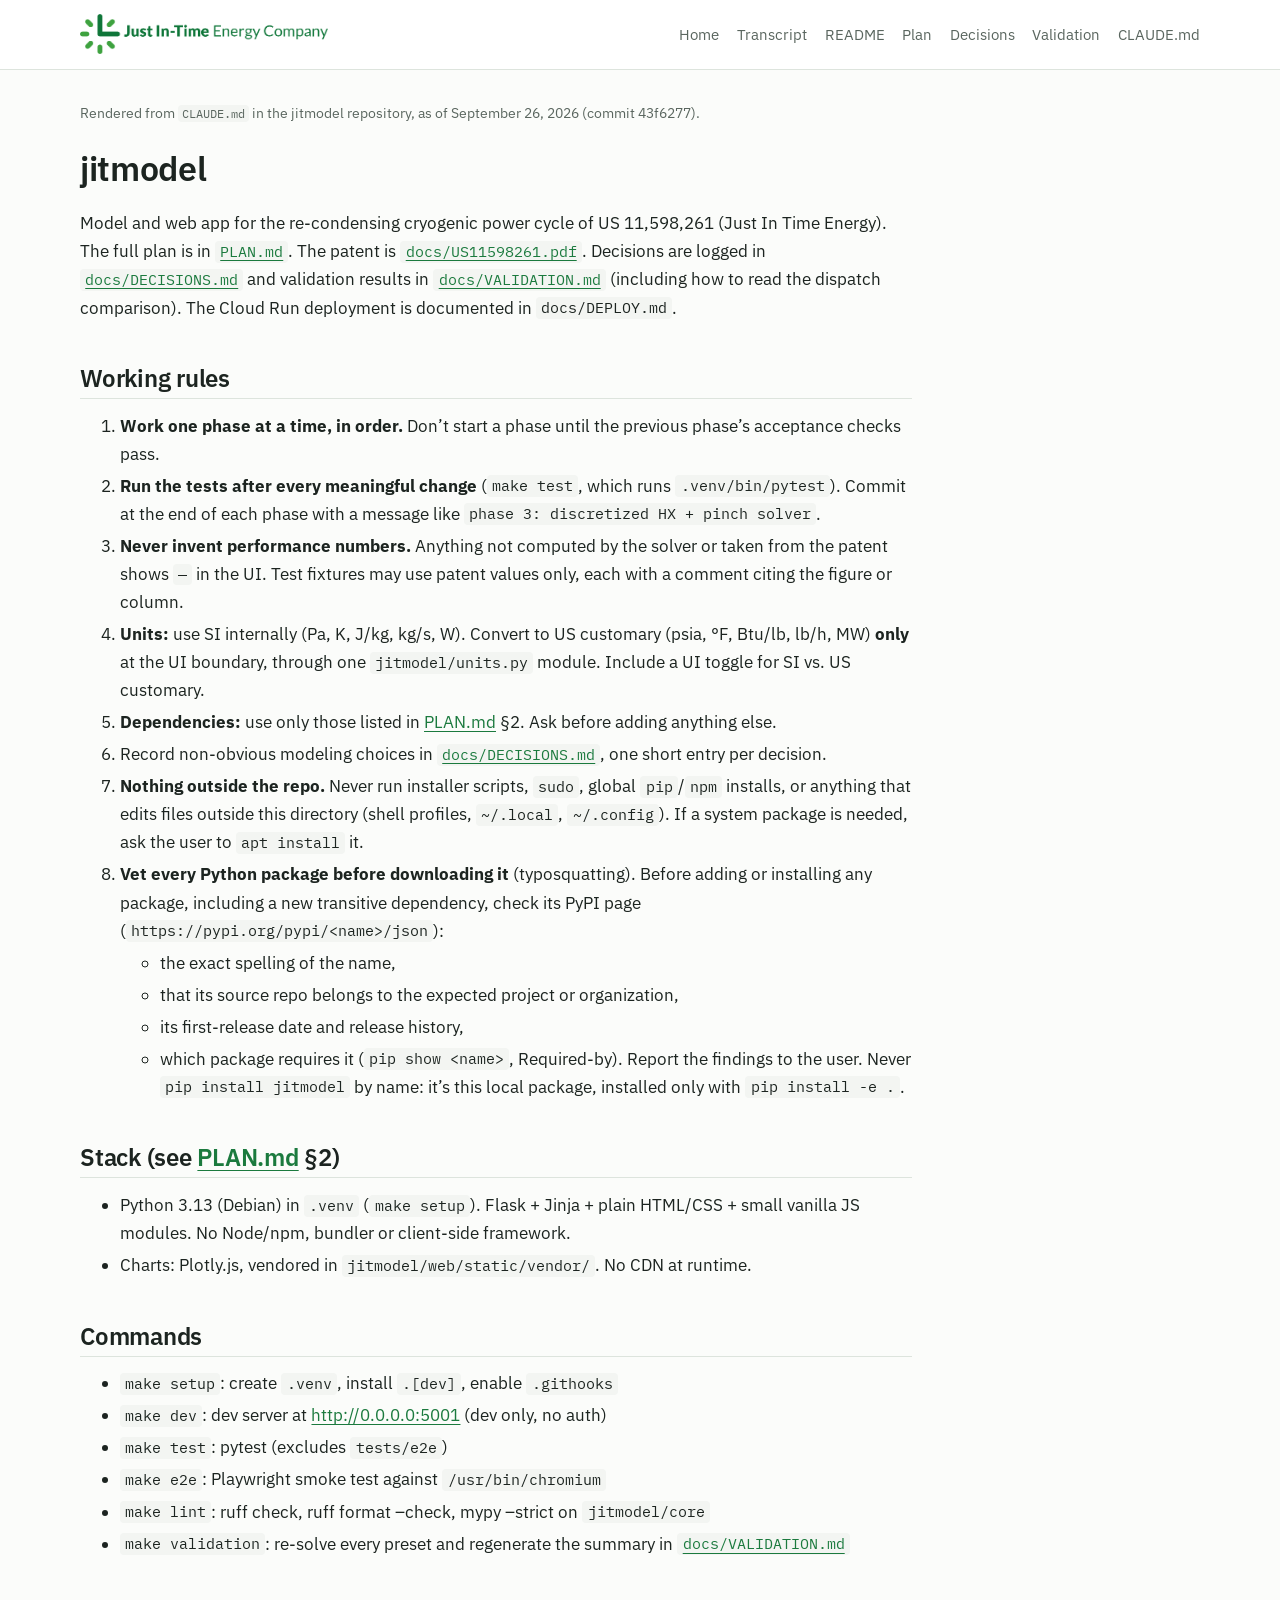
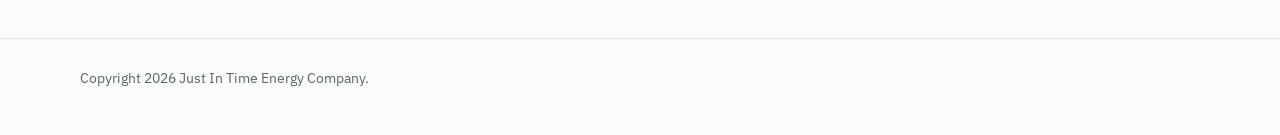
==== pages/CLAUDE.html @ 581333ea "Site showing how jitmodel was built with Claude Co-Authored-By: Claude Opus 5.5 <noreply@anthropic.c" ====
<!DOCTYPE html>
<html lang="en">
<head>
<meta charset="utf-8">
<meta name="viewport" content="width=device-width, initial-scale=1">
<title>CLAUDE.md · jitmodel</title>
<link rel="icon" href="../assets/favicon.svg">
<link rel="preconnect" href="https://fonts.googleapis.com">
<link rel="preconnect" href="https://fonts.gstatic.com" crossorigin>
<link rel="stylesheet" href="https://fonts.googleapis.com/css2?family=IBM+Plex+Mono:wght@400;500&family=IBM+Plex+Sans:wght@400;500;600&display=swap">
<link rel="stylesheet" href="../assets/style.css">
</head>
<body>
<header class="site-header">
  <div class="inner">
    <a class="logo-link" href="../index.html" title="jitmodel — how it was built"><img class="logo" src="../assets/jit-logo.png" alt="Just In-Time Energy Company"></a>
    <nav aria-label="Documents">
      <a href="../index.html">Home</a>
      <a href="transcript.html">Transcript</a>
      <a href="README.html">README</a>
      <a href="PLAN.html">Plan</a>
      <a href="DECISIONS.html">Decisions</a>
      <a href="VALIDATION.html">Validation</a>
      <a href="CLAUDE.html">CLAUDE.md</a>
    </nav>
  </div>
</header>
<div class="doc-layout">
<main class="doc">
<p class="source-note">Rendered from <code>CLAUDE.md</code> in the jitmodel repository, as of September 26, 2026 (commit 43f6277).</p>
<h1 id="jitmodel">jitmodel</h1>
<p>Model and web app for the re-condensing cryogenic power cycle of US
11,598,261 (Just In Time Energy). The full plan is in <a
href="PLAN.html"><code>PLAN.md</code></a>. The patent is <a
href="https://patents.google.com/patent/US11598261"><code>docs/US11598261.pdf</code></a>.
Decisions are logged in <a
href="DECISIONS.html"><code>docs/DECISIONS.md</code></a> and validation
results in <a href="VALIDATION.html"><code>docs/VALIDATION.md</code></a>
(including how to read the dispatch comparison). The Cloud Run
deployment is documented in <code>docs/DEPLOY.md</code>.</p>
<h2 id="working-rules">Working rules</h2>
<ol type="1">
<li><strong>Work one phase at a time, in order.</strong> Don’t start a
phase until the previous phase’s acceptance checks pass.</li>
<li><strong>Run the tests after every meaningful change</strong>
(<code>make test</code>, which runs <code>.venv/bin/pytest</code>).
Commit at the end of each phase with a message like
<code>phase 3: discretized HX + pinch solver</code>.</li>
<li><strong>Never invent performance numbers.</strong> Anything not
computed by the solver or taken from the patent shows <code>—</code> in
the UI. Test fixtures may use patent values only, each with a comment
citing the figure or column.</li>
<li><strong>Units:</strong> use SI internally (Pa, K, J/kg, kg/s, W).
Convert to US customary (psia, °F, Btu/lb, lb/h, MW)
<strong>only</strong> at the UI boundary, through one
<code>jitmodel/units.py</code> module. Include a UI toggle for SI vs. US
customary.</li>
<li><strong>Dependencies:</strong> use only those listed in <a
href="PLAN.html">PLAN.md</a> §2. Ask before adding anything else.</li>
<li>Record non-obvious modeling choices in <a
href="DECISIONS.html"><code>docs/DECISIONS.md</code></a>, one short
entry per decision.</li>
<li><strong>Nothing outside the repo.</strong> Never run installer
scripts, <code>sudo</code>, global <code>pip</code>/<code>npm</code>
installs, or anything that edits files outside this directory (shell
profiles, <code>~/.local</code>, <code>~/.config</code>). If a system
package is needed, ask the user to <code>apt install</code> it.</li>
<li><strong>Vet every Python package before downloading it</strong>
(typosquatting). Before adding or installing any package, including a
new transitive dependency, check its PyPI page
(<code>https://pypi.org/pypi/&lt;name&gt;/json</code>):
<ul>
<li>the exact spelling of the name,</li>
<li>that its source repo belongs to the expected project or
organization,</li>
<li>its first-release date and release history,</li>
<li>which package requires it (<code>pip show &lt;name&gt;</code>,
Required-by). Report the findings to the user. Never
<code>pip install jitmodel</code> by name: it’s this local package,
installed only with <code>pip install -e .</code>.</li>
</ul></li>
</ol>
<h2 id="stack-see-planmd-2">Stack (see <a href="PLAN.html">PLAN.md</a>
§2)</h2>
<ul>
<li>Python 3.13 (Debian) in <code>.venv</code>
(<code>make setup</code>). Flask + Jinja + plain HTML/CSS + small
vanilla JS modules. No Node/npm, bundler or client-side framework.</li>
<li>Charts: Plotly.js, vendored in
<code>jitmodel/web/static/vendor/</code>. No CDN at runtime.</li>
</ul>
<h2 id="commands">Commands</h2>
<ul>
<li><code>make setup</code>: create <code>.venv</code>, install
<code>.[dev]</code>, enable <code>.githooks</code></li>
<li><code>make dev</code>: dev server at <a
href="http://0.0.0.0:5001">http://0.0.0.0:5001</a> (dev only, no
auth)</li>
<li><code>make test</code>: pytest (excludes
<code>tests/e2e</code>)</li>
<li><code>make e2e</code>: Playwright smoke test against
<code>/usr/bin/chromium</code></li>
<li><code>make lint</code>: ruff check, ruff format –check, mypy –strict
on <code>jitmodel/core</code></li>
<li><code>make validation</code>: re-solve every preset and regenerate
the summary in <a
href="VALIDATION.html"><code>docs/VALIDATION.md</code></a></li>
</ul>
</main>
</div>
<footer class="site-footer">
  <div class="inner">
    <p>Copyright 2026 Just In Time Energy Company.</p>
  </div>
</footer>
</body>
</html>
---- assets/style.css ----
/* Shared styles for the index page and the pandoc-generated document pages. */

:root {
  --bg: #fbfcfa;
  --surface: #ffffff;
  --surface-2: #f1f5f0;
  --text: #1c2420;
  --text-muted: #5a665f;
  --border: #dde4dd;
  --accent: #1b7a3e;        /* logo dark green */
  --accent-soft: #e5f2e8;
  --accent-2: #45a843;      /* logo light green */
  --code-bg: #f3f5f2;
  --shadow: 0 1px 2px rgb(20 40 25 / 6%), 0 4px 16px rgb(20 40 25 / 6%);
  --radius: 10px;
  --measure: 46rem;
  --wide: 72rem;
  --sans: "IBM Plex Sans", system-ui, -apple-system, "Segoe UI", sans-serif;
  --mono: "IBM Plex Mono", ui-monospace, "SFMono-Regular", Menlo, monospace;
  color-scheme: light;
}

@media (prefers-color-scheme: dark) {
  :root:not([data-theme="light"]) {
    --bg: #111613;
    --surface: #171e1a;
    --surface-2: #1d2621;
    --text: #e3e9e4;
    --text-muted: #9aa89f;
    --border: #2b372f;
    --accent: #6fcf86;
    --accent-soft: #1d3325;
    --accent-2: #8fdc7e;
    --code-bg: #1b231e;
    --shadow: none;
    color-scheme: dark;
  }
}

*, *::before, *::after { box-sizing: border-box; }

html { -webkit-text-size-adjust: 100%; }

body {
  margin: 0;
  background: var(--bg);
  color: var(--text);
  font: 400 1.0625rem/1.65 var(--sans);
}

a { color: var(--accent); text-underline-offset: 0.18em; text-decoration-thickness: 1px; }
a:hover { text-decoration-thickness: 2px; }

/* ---------- Site header ---------- */

.site-header {
  border-bottom: 1px solid var(--border);
  background: var(--surface);
}
.site-header .inner {
  max-width: var(--wide);
  margin: 0 auto;
  padding: 0.9rem 1rem;
  display: flex;
  align-items: center;
  gap: 1rem;
  flex-wrap: wrap;
}
.logo-link { display: inline-flex; line-height: 0; }
/* The logo is green on transparent; give it a light plate so it stays legible in dark mode. */
.logo {
  height: 40px;
  width: auto;
  max-width: 100%;
}
@media (prefers-color-scheme: dark) {
  .logo { background: #f4f7f4; padding: 6px 10px; border-radius: 6px; height: 46px; }
}
.site-header nav { margin-left: auto; display: flex; gap: 1.1rem; flex-wrap: wrap; font-size: 0.95rem; }
.site-header nav a { color: var(--text-muted); text-decoration: none; }
.site-header nav a:hover, .site-header nav a[aria-current="page"] { color: var(--accent); }

/* ---------- Index page ---------- */

.home { max-width: var(--wide); margin: 0 auto; padding: 3rem 1rem 4rem; }

.hero { max-width: var(--measure); }
.eyebrow {
  font: 500 0.8rem/1 var(--mono);
  letter-spacing: 0.08em;
  text-transform: uppercase;
  color: var(--accent);
  margin: 0 0 1rem;
}
.hero h1 {
  font-size: clamp(2rem, 5vw, 2.9rem);
  line-height: 1.12;
  letter-spacing: -0.02em;
  margin: 0 0 1.2rem;
  font-weight: 600;
}
.hero p { margin: 0 0 1rem; }
.hero .lede { font-size: 1.2rem; color: var(--text); }

.button {
  display: inline-flex;
  align-items: center;
  gap: 0.5rem;
  margin-top: 0.6rem;
  padding: 0.7rem 1.15rem;
  border-radius: 8px;
  background: var(--accent);
  color: var(--bg);
  font-weight: 500;
  text-decoration: none;
}
.button:hover { filter: brightness(1.08); }
.button .url { font: 400 0.8rem var(--mono); opacity: 0.85; }

.stats {
  display: flex;
  flex-wrap: wrap;
  gap: 0.5rem 2rem;
  margin: 2.2rem 0 0;
  padding: 0;
  list-style: none;
  color: var(--text-muted);
  font-size: 0.95rem;
}
.stats strong { color: var(--text); font-weight: 600; font-variant-numeric: tabular-nums; }

.section-title {
  margin: 4rem 0 0.4rem;
  font-size: 1.5rem;
  font-weight: 600;
  letter-spacing: -0.01em;
}
.section-intro { margin: 0 0 1.6rem; color: var(--text-muted); max-width: var(--measure); }

/* Build timeline: ordered steps */
.steps { list-style: none; margin: 0; padding: 0; counter-reset: step; }
.steps > li {
  counter-increment: step;
  position: relative;
  padding: 0 0 2rem 3.4rem;
  max-width: var(--measure);
}
.steps > li::before {
  content: counter(step);
  position: absolute;
  left: 0; top: 0;
  width: 2.2rem; height: 2.2rem;
  border-radius: 50%;
  display: grid; place-items: center;
  background: var(--accent-soft);
  color: var(--accent);
  font: 600 1rem var(--mono);
}
.steps > li::after {
  content: "";
  position: absolute;
  left: 1.1rem; top: 2.5rem; bottom: 0.3rem;
  width: 2px;
  background: var(--border);
}
.steps > li:last-child::after { display: none; }
.steps h3 { margin: 0.25rem 0 0.35rem; font-size: 1.15rem; font-weight: 600; }
.steps p { margin: 0 0 0.6rem; }
.steps .meta { color: var(--text-muted); font-size: 0.9rem; }

/* Document cards */
.cards {
  display: grid;
  grid-template-columns: repeat(auto-fill, minmax(min(100%, 16rem), 1fr));
  gap: 1rem;
}
.card {
  display: block;
  padding: 1.1rem 1.2rem 1.2rem;
  border: 1px solid var(--border);
  border-radius: var(--radius);
  background: var(--surface);
  box-shadow: var(--shadow);
  color: var(--text);
  text-decoration: none;
  transition: border-color 0.15s, transform 0.15s;
}
.card:hover { border-color: var(--accent); transform: translateY(-2px); }
.card .name { font: 500 0.95rem var(--mono); color: var(--accent); }
.card p { margin: 0.4rem 0 0; color: var(--text-muted); font-size: 0.95rem; line-height: 1.5; }

.site-footer {
  border-top: 1px solid var(--border);
  color: var(--text-muted);
  font-size: 0.875rem;
}
.site-footer .inner { max-width: var(--wide); margin: 0 auto; padding: 1.5rem 1rem 2.5rem; }
.site-footer p { margin: 0.3rem 0; }

/* ---------- Pandoc document pages ---------- */

.doc-layout {
  max-width: var(--wide);
  margin: 0 auto;
  padding: 2rem 1rem 4rem;
  display: grid;
  grid-template-columns: minmax(0, 1fr);
  gap: 2.5rem;
}
@media (min-width: 64rem) {
  .doc-layout.has-toc { grid-template-columns: 15rem minmax(0, 1fr); }
}

#TOC {
  font-size: 0.875rem;
  line-height: 1.45;
  align-self: start;
}
@media (min-width: 64rem) {
  #TOC { position: sticky; top: 1.5rem; max-height: calc(100vh - 3rem); overflow-y: auto; padding-right: 0.5rem; }
}
@media (max-width: 63.99rem) {
  #TOC { border: 1px solid var(--border); border-radius: var(--radius); padding: 0.8rem 1rem; background: var(--surface); }
}
#TOC .toc-title { font: 500 0.75rem var(--mono); text-transform: uppercase; letter-spacing: 0.08em; color: var(--text-muted); margin: 0 0 0.6rem; }
#TOC ul { list-style: none; margin: 0; padding: 0; }
#TOC ul ul { padding-left: 0.9rem; }
#TOC li { margin: 0.3rem 0; }
#TOC a { color: var(--text-muted); text-decoration: none; }
#TOC a:hover { color: var(--accent); }

.doc { min-width: 0; max-width: 52rem; }
.doc .source-note {
  font-size: 0.85rem;
  color: var(--text-muted);
  margin: 0 0 1.5rem;
}

.doc h1, .doc h2, .doc h3, .doc h4 { line-height: 1.25; font-weight: 600; letter-spacing: -0.01em; scroll-margin-top: 1rem; }
.doc h1 { font-size: 2.1rem; margin: 0 0 1.2rem; }
.doc h2 { font-size: 1.5rem; margin: 2.6rem 0 0.8rem; padding-bottom: 0.3rem; border-bottom: 1px solid var(--border); }
.doc h3 { font-size: 1.2rem; margin: 2rem 0 0.6rem; }
.doc h4 { font-size: 1.05rem; margin: 1.6rem 0 0.5rem; }
.doc p, .doc ul, .doc ol { margin: 0 0 1rem; }
.doc li { margin: 0.25rem 0; }
.doc li > p { margin: 0 0 0.4rem; }
.doc hr { border: 0; border-top: 1px solid var(--border); margin: 2.5rem 0; }

.doc blockquote {
  margin: 1.2rem 0;
  padding: 0.8rem 1.1rem;
  border-left: 3px solid var(--accent-2);
  background: var(--accent-soft);
  border-radius: 0 var(--radius) var(--radius) 0;
}
.doc blockquote > :last-child { margin-bottom: 0; }

.doc code {
  font: 0.88em var(--mono);
  background: var(--code-bg);
  padding: 0.1em 0.35em;
  border-radius: 4px;
  overflow-wrap: anywhere;
}
.doc a code { color: inherit; }
.doc pre {
  background: var(--code-bg);
  border: 1px solid var(--border);
  border-radius: var(--radius);
  padding: 0.9rem 1rem;
  overflow-x: auto;
  line-height: 1.5;
  font-size: 0.875rem;
}
.doc pre code { background: none; padding: 0; font-size: inherit; overflow-wrap: normal; }

/* Tables scroll horizontally inside their own box rather than widening the page. */
.table-wrap { overflow-x: auto; margin: 0 0 1.4rem; border: 1px solid var(--border); border-radius: var(--radius); }
.doc table { border-collapse: collapse; width: 100%; font-size: 0.9rem; font-variant-numeric: tabular-nums; }
.doc th, .doc td { padding: 0.5rem 0.75rem; border-bottom: 1px solid var(--border); text-align: left; vertical-align: top; }
.doc th { background: var(--surface-2); font-weight: 600; white-space: nowrap; }
.doc tr:last-child td { border-bottom: 0; }
.doc td[style*="right"], .doc th[style*="right"] { text-align: right; }

/* pandoc syntax highlighting, muted to fit the palette */
.sourceCode .kw, .sourceCode .cf { color: var(--accent); font-weight: 500; }
.sourceCode .st, .sourceCode .ch { color: #a0522d; }
.sourceCode .co { color: var(--text-muted); font-style: italic; }
.sourceCode .dv, .sourceCode .fl { color: #7c4dff; }
@media (prefers-color-scheme: dark) {
  .sourceCode .st, .sourceCode .ch { color: #e0a370; }
  .sourceCode .dv, .sourceCode .fl { color: #b39dff; }
}

@media (max-width: 40rem) {
  body { font-size: 1rem; }
  .home { padding-top: 2rem; }
  .doc h1 { font-size: 1.7rem; }
  .site-header nav { margin-left: 0; }
  .button .url { display: none; }
}

/* ---------- Mermaid diagrams ---------- */

.mermaid-wrap { overflow-x: auto; margin: 0 0 1.4rem; padding: 1rem; border: 1px solid var(--border); border-radius: var(--radius); background: var(--surface); }
.doc pre.mermaid { background: none; border: 0; padding: 0; margin: 0; font-family: var(--sans); text-align: center; }
.doc pre.mermaid:not([data-processed]) { color: var(--text-muted); text-align: left; font: 0.8rem/1.4 var(--mono); }

/* ---------- Edited transcript ---------- */

.transcript .lede { font-size: 1.1rem; margin: 0 0 0.6rem; }
.transcript .edit-note { color: var(--text-muted); font-size: 0.92rem; margin: 0 0 2rem; }
.transcript h2 { margin-top: 3rem; }
.transcript > h3 { margin: 2.2rem 0 1rem; font-size: 1.05rem; color: var(--text-muted); }

.msg {
  margin: 0 0 1rem;
  padding: 0.9rem 1.1rem 0.2rem;
  border-radius: var(--radius);
  border: 1px solid var(--border);
  background: var(--surface);
}
.msg .who {
  display: flex;
  align-items: baseline;
  gap: 0.75rem;
  margin: 0 0 0.45rem;
  font: 500 0.75rem var(--mono);
  text-transform: uppercase;
  letter-spacing: 0.06em;
  color: var(--text-muted);
}
.msg .who time { text-transform: none; letter-spacing: 0; font-weight: 400; }
.msg.user {
  background: var(--accent-soft);
  border-color: transparent;
  border-left: 3px solid var(--accent);
  border-radius: 0 var(--radius) var(--radius) 0;
}
.msg.user .who span { color: var(--accent); }
.msg.user p { margin: 0 0 0.7rem; }
.msg.claude { box-shadow: var(--shadow); }
.msg.claude h3, .msg.claude h4, .msg.claude h5, .msg.claude h6 { font-size: 1.02rem; margin: 1.2rem 0 0.5rem; border: 0; }
.msg.claude pre { font-size: 0.82rem; }
.msg .omitted, .note .omitted { font-style: italic; color: var(--text-muted); }

.msg.qa .qa-title { font-size: 0.9rem; color: var(--text-muted); margin: 0 0 0.5rem; }
.msg.qa dl { margin: 0 0 0.8rem; }
.msg.qa dt { font-size: 0.9rem; color: var(--text-muted); margin-top: 0.6rem; }
.msg.qa dd { margin: 0.15rem 0 0; font-weight: 500; }
.msg.qa dd pre { font-weight: 400; margin: 0.4rem 0 0; background: var(--surface); }

.note { margin: 0 0 1rem; padding: 0 1.1rem; font-size: 0.92rem; }
.note p { margin: 0; }

/* Collapsible Claude replies: the summary shows the first line; click or tap to expand. */
.msg.collapsible { padding: 0; }
.msg.collapsible details.reply > summary {
  display: block;
  list-style: none;
  cursor: pointer;
  padding: 0.9rem 2.6rem 0.9rem 1.1rem;
  position: relative;
  border-radius: var(--radius);
}
.msg.collapsible details.reply > summary::-webkit-details-marker { display: none; }
.msg.collapsible details.reply > summary:hover { background: var(--surface-2); }
.msg.collapsible details.reply > summary:focus-visible { outline: 2px solid var(--accent); outline-offset: 2px; }
.msg.collapsible summary .who { margin-bottom: 0.35rem; }
.msg.collapsible summary .preview {
  display: -webkit-box;
  -webkit-line-clamp: 2;
  -webkit-box-orient: vertical;
  overflow: hidden;
  color: var(--text);
}
.msg.collapsible summary .toggle {
  position: absolute;
  right: 1.1rem;
  top: 0.95rem;
  width: 0.55rem;
  height: 0.55rem;
  border-right: 2px solid var(--text-muted);
  border-bottom: 2px solid var(--text-muted);
  transform: rotate(45deg);
  transition: transform 0.15s;
}
.msg.collapsible summary::after {
  content: "Show full reply";
  display: block;
  margin-top: 0.35rem;
  font-size: 0.85rem;
  color: var(--accent);
}
.msg.collapsible details[open] > summary { border-radius: var(--radius) var(--radius) 0 0; padding-bottom: 0.2rem; }
.msg.collapsible details[open] > summary .preview,
.msg.collapsible details[open] > summary::after { display: none; }
.msg.collapsible details[open] > summary .toggle { transform: rotate(-135deg); top: 1.2rem; }
.msg.collapsible details[open] > :not(summary) { margin-left: 1.1rem; margin-right: 1.1rem; }
.msg.collapsible details[open]::after { content: ""; display: block; height: 0.2rem; }

.expand-controls { display: flex; gap: 0.6rem; flex-wrap: wrap; margin: -1rem 0 2rem; }
.expand-controls button {
  font: 500 0.85rem var(--sans);
  padding: 0.4rem 0.8rem;
  border-radius: 6px;
  border: 1px solid var(--border);
  background: var(--surface);
  color: var(--accent);
  cursor: pointer;
}
.expand-controls button:hover { border-color: var(--accent); }

.doc .page-note {
  margin: -0.8rem 0 1.5rem;
  padding: 0.6rem 0.9rem;
  border-radius: var(--radius);
  background: var(--accent-soft);
  font-size: 0.92rem;
}
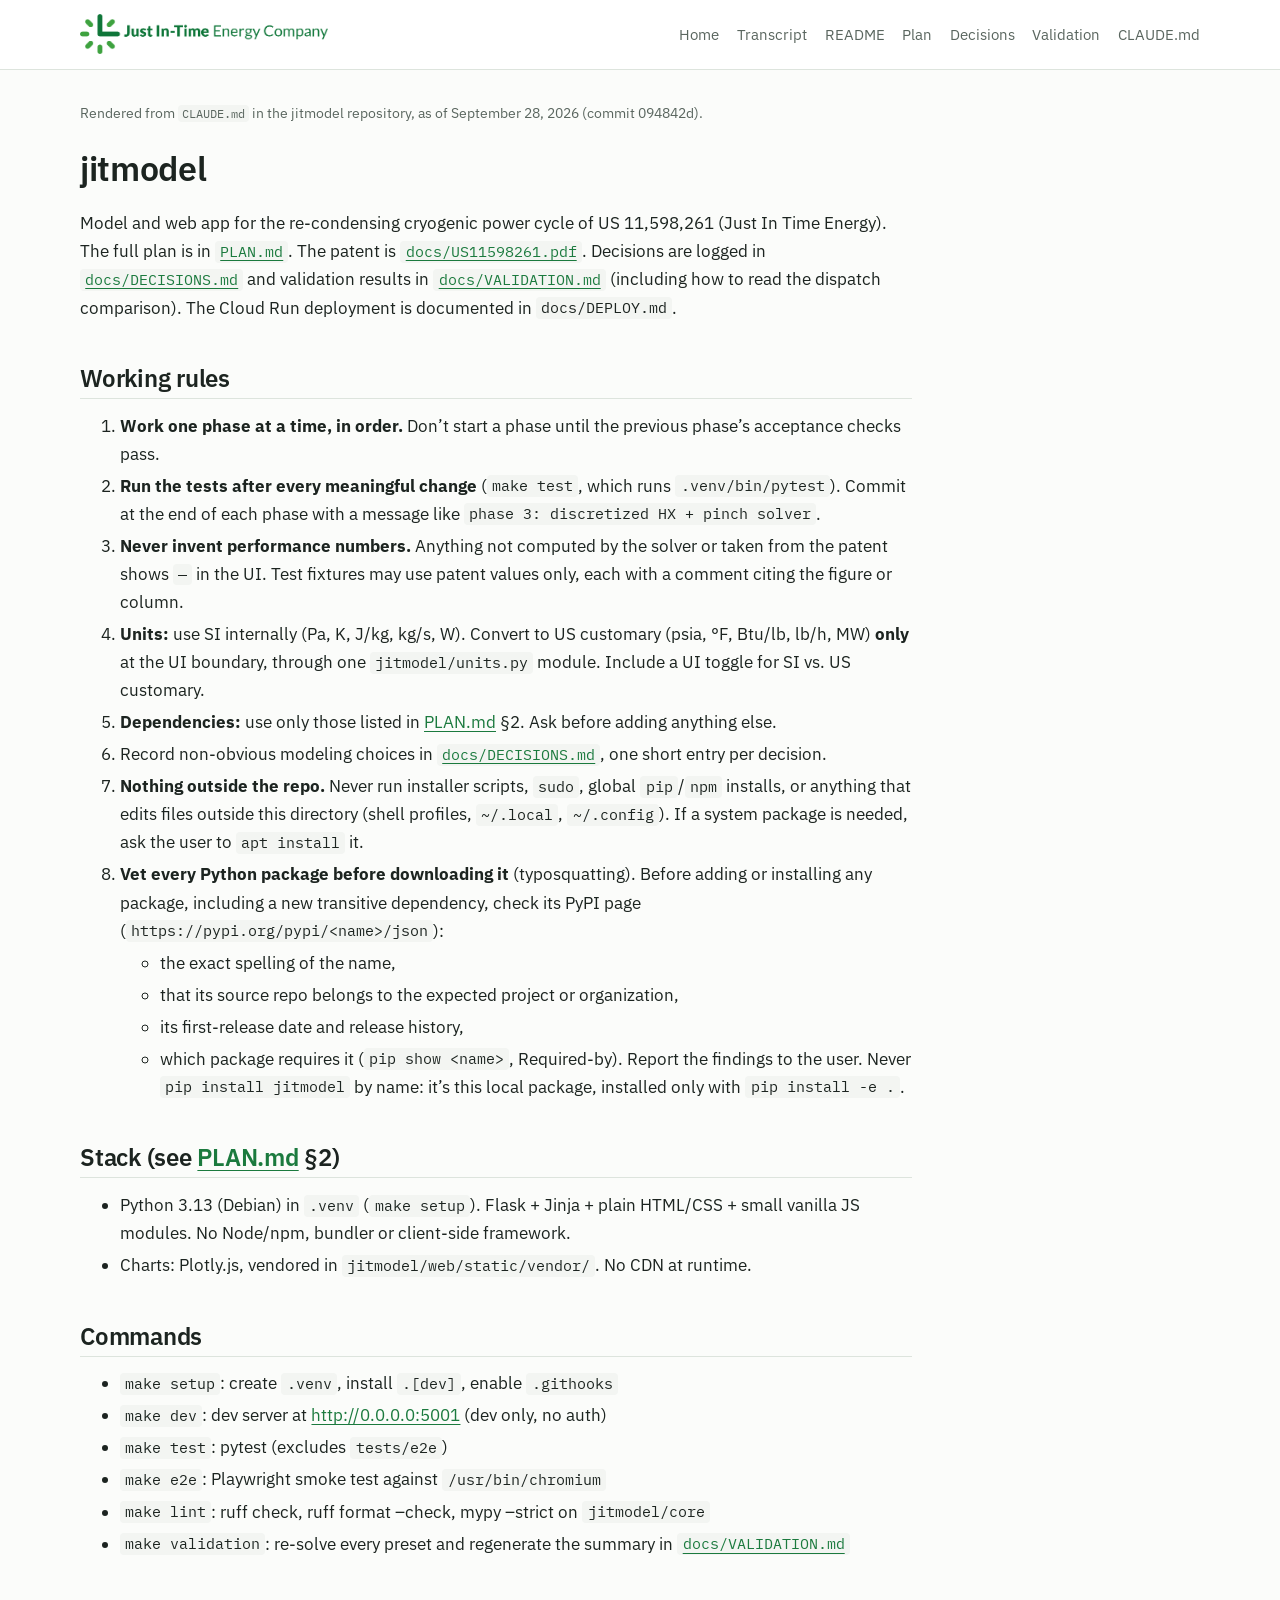
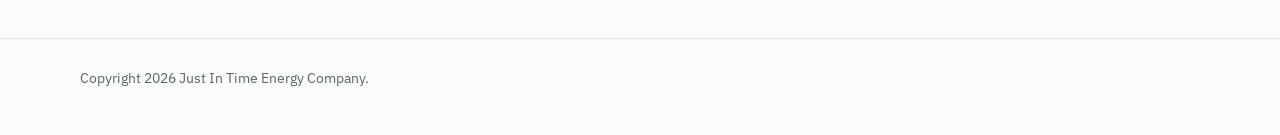
==== commit 977de638: "update" ====
--- a/pages/CLAUDE.html
+++ b/pages/CLAUDE.html
@@ -27,7 +27,7 @@
 </header>
 <div class="doc-layout">
 <main class="doc">
-<p class="source-note">Rendered from <code>CLAUDE.md</code> in the jitmodel repository, as of September 26, 2026 (commit 43f6277).</p>
+<p class="source-note">Rendered from <code>CLAUDE.md</code> in the jitmodel repository, as of September 28, 2026 (commit 094842d).</p>
 <h1 id="jitmodel">jitmodel</h1>
 <p>Model and web app for the re-condensing cryogenic power cycle of US
 11,598,261 (Just In Time Energy). The full plan is in <a
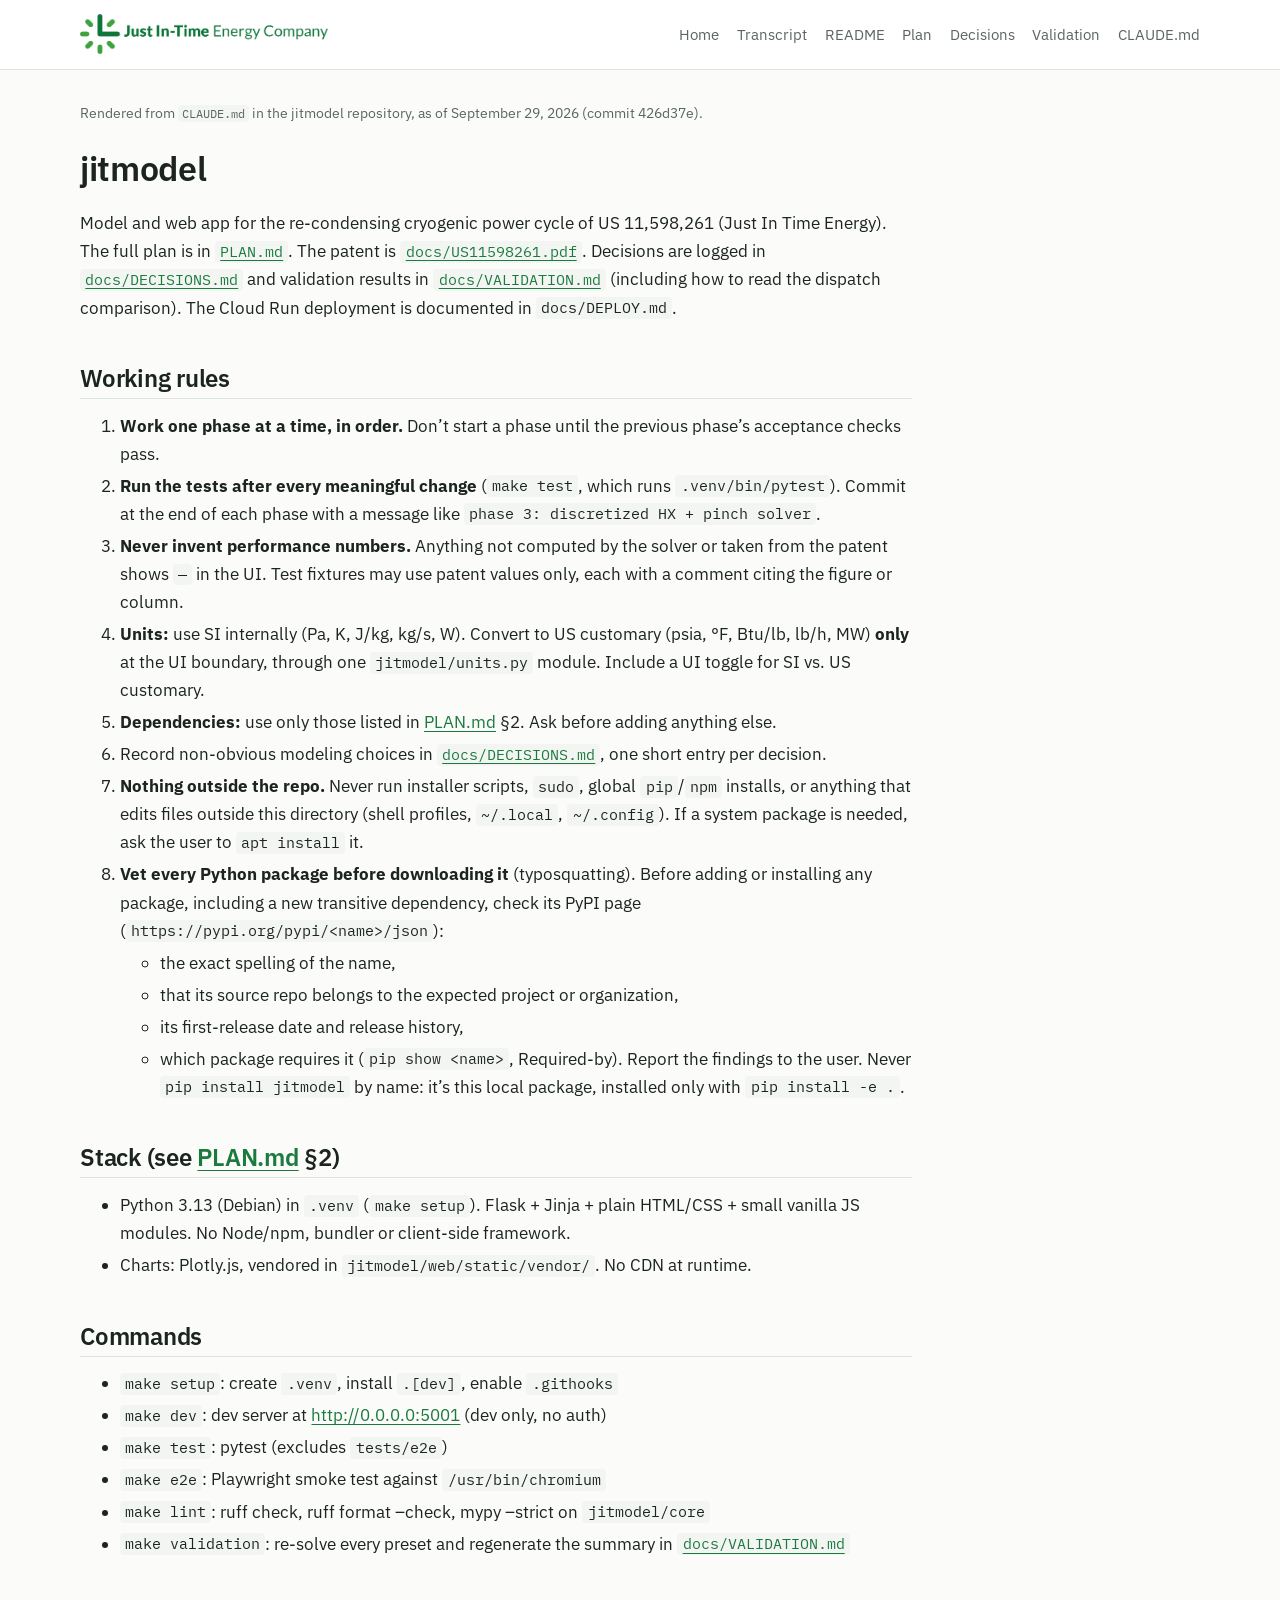
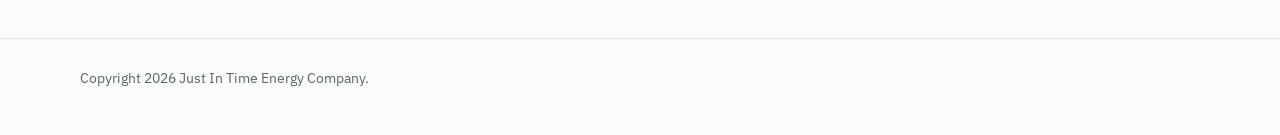
==== commit caafe472: "update" ====
--- a/pages/CLAUDE.html
+++ b/pages/CLAUDE.html
@@ -27,7 +27,7 @@
 </header>
 <div class="doc-layout">
 <main class="doc">
-<p class="source-note">Rendered from <code>CLAUDE.md</code> in the jitmodel repository, as of September 28, 2026 (commit 094842d).</p>
+<p class="source-note">Rendered from <code>CLAUDE.md</code> in the jitmodel repository, as of September 29, 2026 (commit 426d37e).</p>
 <h1 id="jitmodel">jitmodel</h1>
 <p>Model and web app for the re-condensing cryogenic power cycle of US
 11,598,261 (Just In Time Energy). The full plan is in <a
